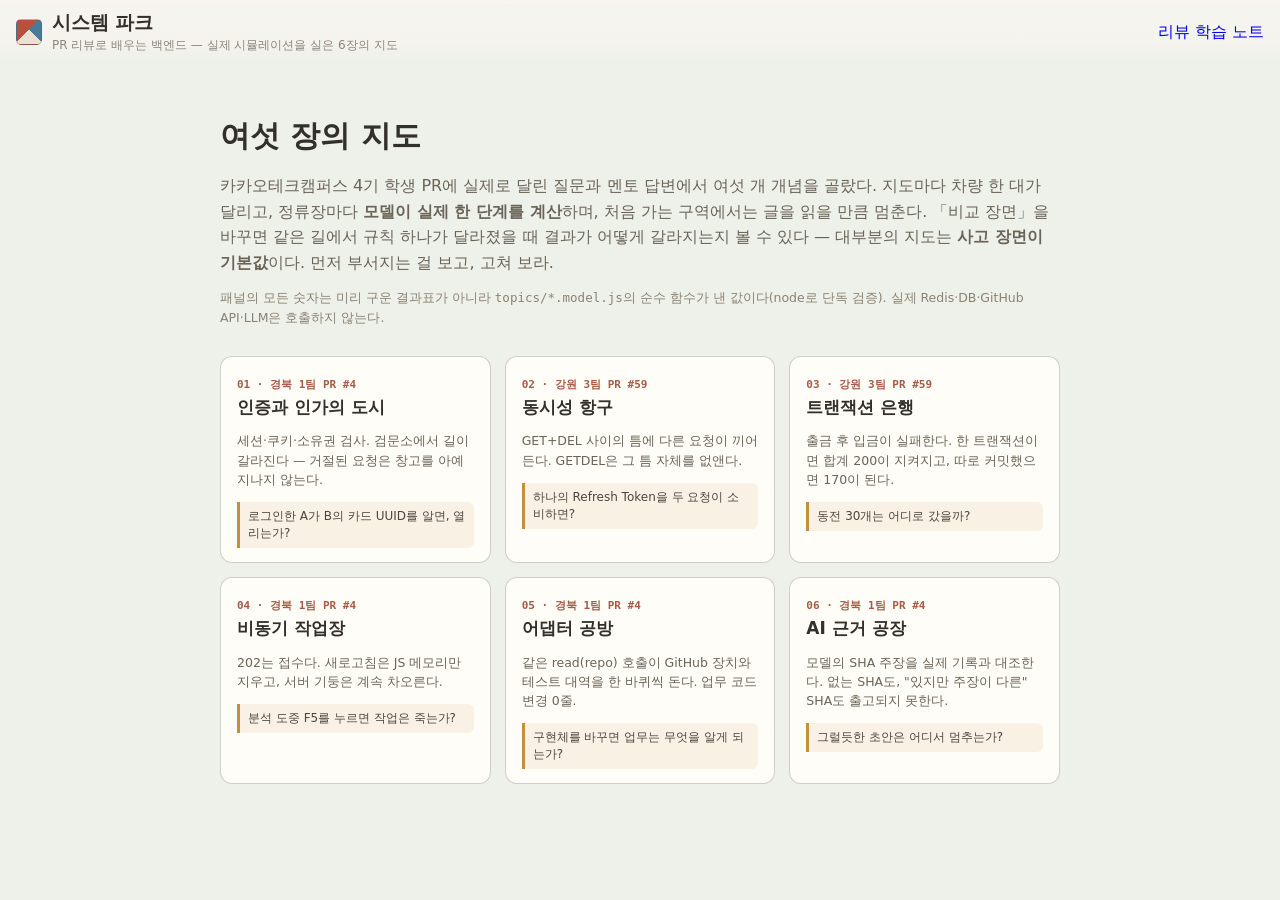
==== index.html @ 6a898138 "시스템 파크 — PR 리뷰로 배우는 백엔드 6장면 (isometric-explainer 재구축) Co-Authored-By: Claude Fable 5 <noreply@anthro" ====
<!doctype html>
<html lang="ko">
<head>
<meta charset="utf-8" />
<meta name="viewport" content="width=device-width, initial-scale=1" />
<title>시스템 파크 — PR 리뷰로 배우는 백엔드 6장면</title>
<meta name="description" content="카카오테크캠퍼스 4기 학생 PR의 실제 질문과 멘토 답변에서 나온 6개 개념을, 차량이 실제 시뮬레이션을 싣고 달리는 등각투영 지도로 배운다." />
<link rel="stylesheet" href="css/styles.css" />
<style>
  body { overflow: auto; background: #eef0ea; }
  .hub {
    max-width: 880px; margin: 0 auto; padding: 96px 20px 60px;
  }
  .hub h1 { font-size: 30px; margin-bottom: 6px; }
  .hub > p { color: #6a6458; margin-bottom: 8px; line-height: 1.6; }
  .hub .note { font-size: 12.5px; color: #8a8272; margin-bottom: 28px; }
  .maps { display: grid; grid-template-columns: repeat(auto-fill, minmax(260px, 1fr)); gap: 14px; }
  .map-card {
    display: block; text-decoration: none; color: inherit;
    background: #fffdf7; border: 1px solid rgba(110,98,80,.3); border-radius: 12px;
    padding: 16px 16px 14px; transition: transform .12s, border-color .12s;
  }
  .map-card:hover { transform: translateY(-2px); border-color: #a85a44; }
  .map-card .no { font: 600 11px ui-monospace, Menlo, monospace; color: #a85a44; }
  .map-card h2 { font-size: 17px; margin: 4px 0 6px; }
  .map-card p { font-size: 12.5px; color: #6a6458; line-height: 1.55; }
  .map-card .q { margin-top: 8px; font-size: 12px; color: #4a4540; background: rgba(194,145,60,.1);
    border-left: 3px solid #c2913c; padding: 6px 8px; border-radius: 0 6px 6px 0; }
</style>
</head>
<body>

<header class="topbar">
  <div class="brand">
    <div class="logo" aria-hidden="true"></div>
    <div class="brand-text">
      <h1>시스템 파크</h1>
      <p>PR 리뷰로 배우는 백엔드 — 실제 시뮬레이션을 실은 6장의 지도</p>
    </div>
  </div>
  <div class="top-actions">
    <a class="ghost btn-home" href="https://bgc8214.github.io/ktc4-review-learning/" target="_blank" rel="noopener noreferrer">리뷰 학습 노트</a>
  </div>
</header>

<main class="hub">
  <h1>여섯 장의 지도</h1>
  <p>카카오테크캠퍼스 4기 학생 PR에 실제로 달린 질문과 멘토 답변에서 여섯 개 개념을 골랐다.
     지도마다 차량 한 대가 달리고, 정류장마다 <b>모델이 실제 한 단계를 계산</b>하며,
     처음 가는 구역에서는 글을 읽을 만큼 멈춘다. 「비교 장면」을 바꾸면 같은 길에서
     규칙 하나가 달라졌을 때 결과가 어떻게 갈라지는지 볼 수 있다 —
     대부분의 지도는 <b>사고 장면이 기본값</b>이다. 먼저 부서지는 걸 보고, 고쳐 보라.</p>
  <p class="note">패널의 모든 숫자는 미리 구운 결과표가 아니라 <code>topics/*.model.js</code>의
     순수 함수가 낸 값이다(node로 단독 검증). 실제 Redis·DB·GitHub API·LLM은 호출하지 않는다.</p>

  <div class="maps">
    <a class="map-card" href="./auth.html">
      <span class="no">01 · 경북 1팀 PR #4</span>
      <h2>인증과 인가의 도시</h2>
      <p>세션·쿠키·소유권 검사. 검문소에서 길이 갈라진다 — 거절된 요청은 창고를 아예 지나지 않는다.</p>
      <div class="q">로그인한 A가 B의 카드 UUID를 알면, 열리는가?</div>
    </a>
    <a class="map-card" href="./atomic.html">
      <span class="no">02 · 강원 3팀 PR #59</span>
      <h2>동시성 항구</h2>
      <p>GET+DEL 사이의 틈에 다른 요청이 끼어든다. GETDEL은 그 틈 자체를 없앤다.</p>
      <div class="q">하나의 Refresh Token을 두 요청이 소비하면?</div>
    </a>
    <a class="map-card" href="./transaction.html">
      <span class="no">03 · 강원 3팀 PR #59</span>
      <h2>트랜잭션 은행</h2>
      <p>출금 후 입금이 실패한다. 한 트랜잭션이면 합계 200이 지켜지고, 따로 커밋했으면 170이 된다.</p>
      <div class="q">동전 30개는 어디로 갔을까?</div>
    </a>
    <a class="map-card" href="./polling.html">
      <span class="no">04 · 경북 1팀 PR #4</span>
      <h2>비동기 작업장</h2>
      <p>202는 접수다. 새로고침은 JS 메모리만 지우고, 서버 기둥은 계속 차오른다.</p>
      <div class="q">분석 도중 F5를 누르면 작업은 죽는가?</div>
    </a>
    <a class="map-card" href="./ports.html">
      <span class="no">05 · 경북 1팀 PR #4</span>
      <h2>어댑터 공방</h2>
      <p>같은 read(repo) 호출이 GitHub 장치와 테스트 대역을 한 바퀴씩 돈다. 업무 코드 변경 0줄.</p>
      <div class="q">구현체를 바꾸면 업무는 무엇을 알게 되는가?</div>
    </a>
    <a class="map-card" href="./evidence.html">
      <span class="no">06 · 경북 1팀 PR #4</span>
      <h2>AI 근거 공장</h2>
      <p>모델의 SHA 주장을 실제 기록과 대조한다. 없는 SHA도, "있지만 주장이 다른" SHA도 출고되지 못한다.</p>
      <div class="q">그럴듯한 초안은 어디서 멈추는가?</div>
    </a>
  </div>
</main>

</body>
</html>
---- css/styles.css ----
/* styles.css: a light, print-like shell around a full-screen canvas.
 *
 * The canvas is fixed and full-viewport; every panel floats over it and
 * reports its own size back to main.js, which keeps the camera aimed at the
 * part of the screen that is still visible. Nothing here is domain-specific
 * except the wording, so copy the file and change the palette.
 */

:root {
  --paper: #f6f4ee;
  --ink: #33302b;
  --ink-soft: #5c574f;
  --ink-faint: #8b857a;
  --line: rgba(90, 82, 70, 0.18);
  --line-strong: rgba(90, 82, 70, 0.34);
  --card: rgba(255, 253, 247, 0.94);
  --accent: #8a5a3c;
  --good: #5f8a52;
  --warn: #c2913c;
  --hot: #b8503f;
  --hud-top: 58px;
  --dock-h: 108px;
  --serif: "Iowan Old Style", Palatino, "Palatino Linotype", Georgia, serif;
  --sans: system-ui, -apple-system, "Segoe UI", Roboto, sans-serif;
  --mono: ui-monospace, Menlo, Consolas, monospace;
}

* { box-sizing: border-box; }

html, body {
  margin: 0;
  height: 100%;
  overflow: hidden;
  background: var(--paper);
  color: var(--ink);
  font-family: var(--sans);
  -webkit-text-size-adjust: 100%;
}

#stage {
  position: fixed;
  inset: 0;
  display: block;
  touch-action: none;
  cursor: grab;
}
#stage.dragging { cursor: grabbing; }

/* ------------------------------------------------------------------ topbar */

.topbar {
  position: fixed;
  top: 0; left: 0; right: 0;
  display: flex;
  align-items: center;
  justify-content: space-between;
  gap: 12px;
  padding: 10px 16px;
  background: linear-gradient(to bottom, rgba(246, 244, 238, 0.96), rgba(246, 244, 238, 0.72) 70%, rgba(246, 244, 238, 0));
  z-index: 6;
  pointer-events: none;
}
.topbar > * { pointer-events: auto; }

.brand { display: flex; align-items: center; gap: 10px; min-width: 0; }

.logo {
  width: 26px; height: 26px;
  flex: 0 0 auto;
  border-radius: 5px;
  background:
    linear-gradient(135deg, #b8503f 0 45%, transparent 45%),
    linear-gradient(225deg, #4a7a9b 0 45%, transparent 45%),
    #e8e2d4;
  border: 1px solid var(--line-strong);
}

.brand-text { min-width: 0; }
.brand-text h1 {
  margin: 0;
  font-family: var(--serif);
  font-size: 19px;
  font-weight: 600;
  letter-spacing: 0.2px;
}
.brand-text p {
  margin: 1px 0 0;
  font-size: 12px;
  color: var(--ink-faint);
}

.top-actions { display: flex; gap: 8px; flex: 0 0 auto; }

button {
  font-family: inherit;
  font-size: 13px;
  color: var(--ink);
  cursor: pointer;
}

button.ghost {
  padding: 6px 11px;
  border: 1px solid var(--line-strong);
  border-radius: 7px;
  background: var(--card);
}
button.ghost:hover { border-color: var(--accent); color: var(--accent); }

/* --------------------------------------------------------------------- hud */

.hud {
  position: fixed;
  top: calc(var(--hud-top) + 4px);
  left: 16px;
  display: flex;
  flex-wrap: wrap;
  align-items: center;
  gap: 6px 14px;
  max-width: min(560px, calc(100vw - 32px));
  padding: 7px 12px;
  border: 1px solid var(--line);
  border-radius: 9px;
  background: var(--card);
  z-index: 5;
}
.hud-item { display: flex; align-items: baseline; gap: 6px; }
.hud-k {
  font-size: 10px;
  letter-spacing: 0.08em;
  text-transform: uppercase;
  color: var(--ink-faint);
}
.hud-v { font-family: var(--mono); font-size: 13px; }
.hud-note {
  flex: 1 0 100%;
  font-size: 11.5px;
  color: var(--ink-soft);
  min-height: 0;
}
.hud-note:empty { display: none; }

/* ------------------------------------------------------------------ zoomer */

.zoomer {
  position: fixed;
  left: 16px;
  top: 50%;
  transform: translateY(-50%);
  display: flex;
  flex-direction: column;
  gap: 6px;
  z-index: 5;
}
.zoomer button {
  width: 32px; height: 32px;
  display: grid;
  place-items: center;
  font-size: 15px;
  border: 1px solid var(--line-strong);
  border-radius: 8px;
  background: var(--card);
}
.zoomer button:hover { border-color: var(--accent); color: var(--accent); }

/* --------------------------------------------------------------- inspector */

.inspector {
  position: fixed;
  top: 0; right: 0;
  width: 360px;
  height: 100%;
  padding: 62px 18px calc(var(--dock-h) + 18px);
  overflow-y: auto;
  background: linear-gradient(to left, rgba(246, 244, 238, 0.97) 70%, rgba(246, 244, 238, 0.86));
  border-left: 1px solid var(--line);
  z-index: 4;
  scrollbar-width: thin;
}
.inspector.hidden { display: none; }

.sheet-handle { display: none; }

.stage-card {
  padding: 12px 14px;
  border: 1px solid var(--line);
  border-radius: 10px;
  background: var(--card);
}
.eyebrow { display: flex; align-items: center; gap: 8px; margin-bottom: 6px; }
.chip {
  padding: 2px 8px;
  border: 1px solid var(--line-strong);
  border-radius: 999px;
  font-family: var(--mono);
  font-size: 11px;
}
.tag { font-size: 11.5px; color: var(--ink-faint); }

.stage-card h2 {
  margin: 2px 0 6px;
  font-family: var(--serif);
  font-size: 20px;
  font-weight: 600;
}
.lede { margin: 0 0 8px; font-size: 14px; line-height: 1.45; }
.muted { margin: 0; font-size: 13px; line-height: 1.55; color: var(--ink-soft); }

.dwell {
  position: relative;
  margin-top: 10px;
  padding-top: 8px;
  border-top: 1px solid var(--line);
  font-size: 11px;
  color: var(--ink-faint);
}
.dwell i {
  display: block;
  height: 3px;
  margin-bottom: 5px;
  border-radius: 2px;
  background: linear-gradient(90deg, var(--accent), #c08a5c);
  transition: width 0.12s linear;
}
kbd {
  padding: 0 4px;
  border: 1px solid var(--line-strong);
  border-radius: 4px;
  font-family: var(--mono);
  font-size: 10.5px;
}

.sec { margin-top: 16px; }
.sec h3 {
  display: flex;
  align-items: baseline;
  justify-content: space-between;
  gap: 8px;
  margin: 0 0 8px;
  font-family: var(--serif);
  font-size: 13.5px;
  font-weight: 600;
  letter-spacing: 0.02em;
  text-transform: uppercase;
  color: var(--ink-soft);
}
.hint { font-family: var(--mono); font-size: 10.5px; text-transform: none; color: var(--ink-faint); }
.fine { margin: 8px 0 0; font-size: 11px; line-height: 1.5; color: var(--ink-faint); }

/* ---- bar lists (the waterfall) ---- */

.bars { display: flex; flex-direction: column; gap: 4px; }
.bar {
  display: grid;
  grid-template-columns: 92px 1fr 62px;
  align-items: center;
  gap: 8px;
  font-size: 11.5px;
  opacity: 0.55;
}
.bar.paid { opacity: 1; }
.bar.live {
  padding: 2px 4px;
  margin: -2px -4px;
  border-radius: 6px;
  background: rgba(184, 80, 63, 0.09);
  outline: 1px solid rgba(184, 80, 63, 0.28);
}
.bar.cut { opacity: 0.34; }
.bar .lbl {
  overflow: hidden;
  text-overflow: ellipsis;
  white-space: nowrap;
  color: var(--ink-soft);
}
.bar .track {
  height: 9px;
  border-radius: 5px;
  background: rgba(90, 82, 70, 0.1);
  overflow: hidden;
}
.bar .fill {
  display: block;
  height: 100%;
  border-radius: 5px;
  background: linear-gradient(90deg, #a8b8c4, #6f8794);
  transition: width 0.18s ease-out;
}
.bar.paid .fill { background: linear-gradient(90deg, #c9906a, #a8603c); }
.bar.live .fill { background: linear-gradient(90deg, #d8724f, #b8503f); }
.bar .val { font-family: var(--mono); font-size: 11px; text-align: right; color: var(--ink); }

/* ---- stat grid ---- */

.stats {
  display: grid;
  grid-template-columns: 1fr 1fr;
  gap: 6px;
}
.stat {
  padding: 7px 9px;
  border: 1px solid var(--line);
  border-radius: 8px;
  background: var(--card);
}
.stat .k {
  display: block;
  font-size: 10px;
  letter-spacing: 0.06em;
  text-transform: uppercase;
  color: var(--ink-faint);
}
.stat b { font-family: var(--mono); font-size: 15px; font-weight: 500; }

/* ---- chips ---- */

.chips { display: flex; flex-wrap: wrap; gap: 5px; }
.chips button {
  padding: 4px 9px;
  border: 1px solid var(--line-strong);
  border-radius: 999px;
  background: var(--card);
  font-size: 11.5px;
  color: var(--ink-soft);
}
.chips button:hover { border-color: var(--accent); color: var(--accent); }
.chips button.on {
  border-color: var(--accent);
  background: rgba(138, 90, 60, 0.12);
  color: var(--accent);
}

/* -------------------------------------------------------------------- dock */

.dock {
  position: fixed;
  left: 0; right: 0; bottom: 0;
  padding: 10px 16px calc(10px + env(safe-area-inset-bottom));
  background: linear-gradient(to top, rgba(246, 244, 238, 0.97), rgba(246, 244, 238, 0.8) 70%, rgba(246, 244, 238, 0));
  z-index: 6;
}
.dock-row {
  display: flex;
  align-items: center;
  flex-wrap: wrap;
  gap: 10px;
}
.group { display: flex; align-items: center; gap: 6px; }

button.icon {
  width: 34px; height: 34px;
  display: grid;
  place-items: center;
  font-size: 14px;
  border: 1px solid var(--line-strong);
  border-radius: 8px;
  background: var(--card);
}
button.icon:hover { border-color: var(--accent); color: var(--accent); }

button.primary {
  padding: 8px 18px;
  border: 1px solid #8a5a3c;
  border-radius: 8px;
  background: linear-gradient(to bottom, #a46b46, #8a5a3c);
  color: #fdf8f2;
  font-size: 13px;
  font-weight: 600;
}
button.primary:hover { filter: brightness(1.07); }

.dock-tune {
  display: flex;
  align-items: center;
  flex-wrap: wrap;
  gap: 10px 14px;
  flex: 1 1 auto;
}

.field { display: flex; flex-direction: column; gap: 2px; min-width: 0; }
.field > span {
  display: flex;
  align-items: baseline;
  gap: 5px;
  font-size: 10px;
  letter-spacing: 0.06em;
  text-transform: uppercase;
  color: var(--ink-faint);
  white-space: nowrap;
}
.field > span b { font-family: var(--mono); font-size: 11px; text-transform: none; color: var(--ink); }
.field.slider { width: 132px; }

input[type="range"] {
  width: 100%;
  height: 16px;
  margin: 0;
  appearance: none;
  background: transparent;
}
input[type="range"]::-webkit-slider-runnable-track {
  height: 3px;
  border-radius: 2px;
  background: rgba(90, 82, 70, 0.28);
}
input[type="range"]::-webkit-slider-thumb {
  appearance: none;
  width: 13px; height: 13px;
  margin-top: -5px;
  border: 1px solid #8a5a3c;
  border-radius: 50%;
  background: #fdf8f2;
}
input[type="range"]::-moz-range-track {
  height: 3px;
  border-radius: 2px;
  background: rgba(90, 82, 70, 0.28);
}
input[type="range"]::-moz-range-thumb {
  width: 13px; height: 13px;
  border: 1px solid #8a5a3c;
  border-radius: 50%;
  background: #fdf8f2;
}

.toggles { flex-wrap: wrap; gap: 4px 10px; }
.toggle {
  display: flex;
  align-items: center;
  gap: 5px;
  font-size: 11.5px;
  color: var(--ink-soft);
  cursor: pointer;
  white-space: nowrap;
}
.toggle input { accent-color: #8a5a3c; }

/* ------------------------------------------------------------------ modal */

.modal {
  position: fixed;
  inset: 0;
  display: grid;
  place-items: center;
  padding: 20px;
  background: rgba(48, 44, 38, 0.42);
  z-index: 20;
}
.modal[hidden] { display: none; }
.modal-card {
  position: relative;
  max-width: 640px;
  max-height: 84vh;
  overflow-y: auto;
  padding: 22px 26px;
  border: 1px solid var(--line-strong);
  border-radius: 12px;
  background: #fffdf7;
  box-shadow: 0 18px 50px rgba(60, 52, 42, 0.24);
}
.modal-card h2 {
  margin: 18px 0 6px;
  font-family: var(--serif);
  font-size: 17px;
}
.modal-card h2:first-of-type { margin-top: 0; }
.modal-card p, .modal-card li { font-size: 13.5px; line-height: 1.6; color: var(--ink-soft); }
.modal-card p { margin: 0 0 8px; }
.modal-card code {
  padding: 1px 4px;
  border-radius: 4px;
  background: rgba(90, 82, 70, 0.09);
  font-family: var(--mono);
  font-size: 12px;
}
.modal-card strong { color: var(--ink); }
.modal-close {
  position: absolute;
  top: 10px; right: 12px;
  width: 28px; height: 28px;
  border: 1px solid var(--line);
  border-radius: 7px;
  background: var(--card);
  font-size: 16px;
  line-height: 1;
}

/* ---------------------------------------------------------------- tooltip */

.tooltip {
  position: fixed;
  max-width: 250px;
  padding: 7px 10px;
  border: 1px solid var(--line-strong);
  border-radius: 8px;
  background: #fffdf7;
  box-shadow: 0 6px 18px rgba(60, 52, 42, 0.16);
  font-size: 11.5px;
  line-height: 1.45;
  color: var(--ink-soft);
  pointer-events: none;
  z-index: 10;
}
.tooltip b { display: block; margin-bottom: 2px; font-family: var(--serif); font-size: 13px; color: var(--ink); }

/* -------------------------------------------------------------- responsive
   On a phone the inspector becomes a bottom sheet that sits above the dock and
   opens to full height when tapped. main.js measures its height and keeps the
   camera above it. */

@media (max-width: 900px) {
  .brand-text p { display: none; }
  .zoomer { top: auto; bottom: calc(var(--dock-h) + 130px); transform: none; }

  .inspector {
    top: auto;
    bottom: var(--dock-h);
    left: 0; right: 0;
    width: auto;
    height: auto;
    max-height: 38vh;
    padding: 0 14px 12px;
    border-left: 0;
    border-top: 1px solid var(--line-strong);
    border-radius: 12px 12px 0 0;
    background: rgba(246, 244, 238, 0.97);
    transition: max-height 0.18s ease-out;
  }
  .inspector.open { max-height: 76vh; }
  .inspector .sec { display: none; }
  .inspector.open .sec { display: block; }

  .sheet-handle {
    position: sticky;
    top: 0;
    display: flex;
    align-items: center;
    justify-content: center;
    gap: 8px;
    width: 100%;
    padding: 7px 0 6px;
    border: 0;
    background: transparent;
  }
  .sheet-handle .grip {
    width: 34px; height: 3px;
    border-radius: 2px;
    background: var(--line-strong);
  }
  .sheet-label {
    font-size: 10px;
    letter-spacing: 0.08em;
    text-transform: uppercase;
    color: var(--ink-faint);
  }

  .dock-tune {
    display: none;
    width: 100%;
  }
  .dock.tune-open .dock-tune { display: flex; }
  .field.slider { width: calc(50% - 10px); }
}

/* ---- Gitory 카드 공장 추가분: STAR 슬롯 칩과 경고 스탯 ---- */
.slots {
  display: grid;
  grid-template-columns: repeat(4, 1fr);
  gap: 6px;
  margin-bottom: 8px;
}
.slot {
  border: 1px solid rgba(110, 98, 80, 0.35);
  border-radius: 7px;
  padding: 6px 4px;
  text-align: center;
  background: #fffdf7;
}
.slot b { display: block; font-size: 14px; }
.slot span { display: block; font-size: 10.5px; color: #6a6458; margin-top: 2px; }
.slot-commit { border-color: #5f8a52; background: rgba(95, 138, 82, 0.12); }
.slot-commit b { color: #4c7341; }
.slot-user { border-color: #4a7a9b; background: rgba(74, 122, 155, 0.12); }
.slot-user b { color: #3c6685; }
.slot-claimed { border-color: #c2913c; background: rgba(194, 145, 60, 0.12); }
.slot-claimed b { color: #9c742f; }
.slot-empty { border-color: #b3aca0; background: rgba(179, 172, 160, 0.14); }
.slot-empty b { color: #8b857a; }
.stat.warn b { color: #b05470; }

/* ---- 시스템 파크 추가분 ---- */
.scenario-select {
  width: 100%;
  padding: 8px 10px;
  border: 1px solid rgba(110, 98, 80, 0.4);
  border-radius: 8px;
  background: #fffdf7;
  font: inherit;
  font-size: 13px;
  color: #3a352e;
}
.sources a {
  display: inline-block;
  padding: 5px 10px;
  margin: 0 4px 4px 0;
  border: 1px solid rgba(110, 98, 80, 0.35);
  border-radius: 999px;
  background: #fffdf7;
  font-size: 11.5px;
  color: #4a4540;
  text-decoration: none;
}
.sources a:hover { border-color: #a85a44; color: #a85a44; }
.btn-home { text-decoration: none; display: inline-flex; align-items: center; }
.stat.warn b { color: #b05470; }
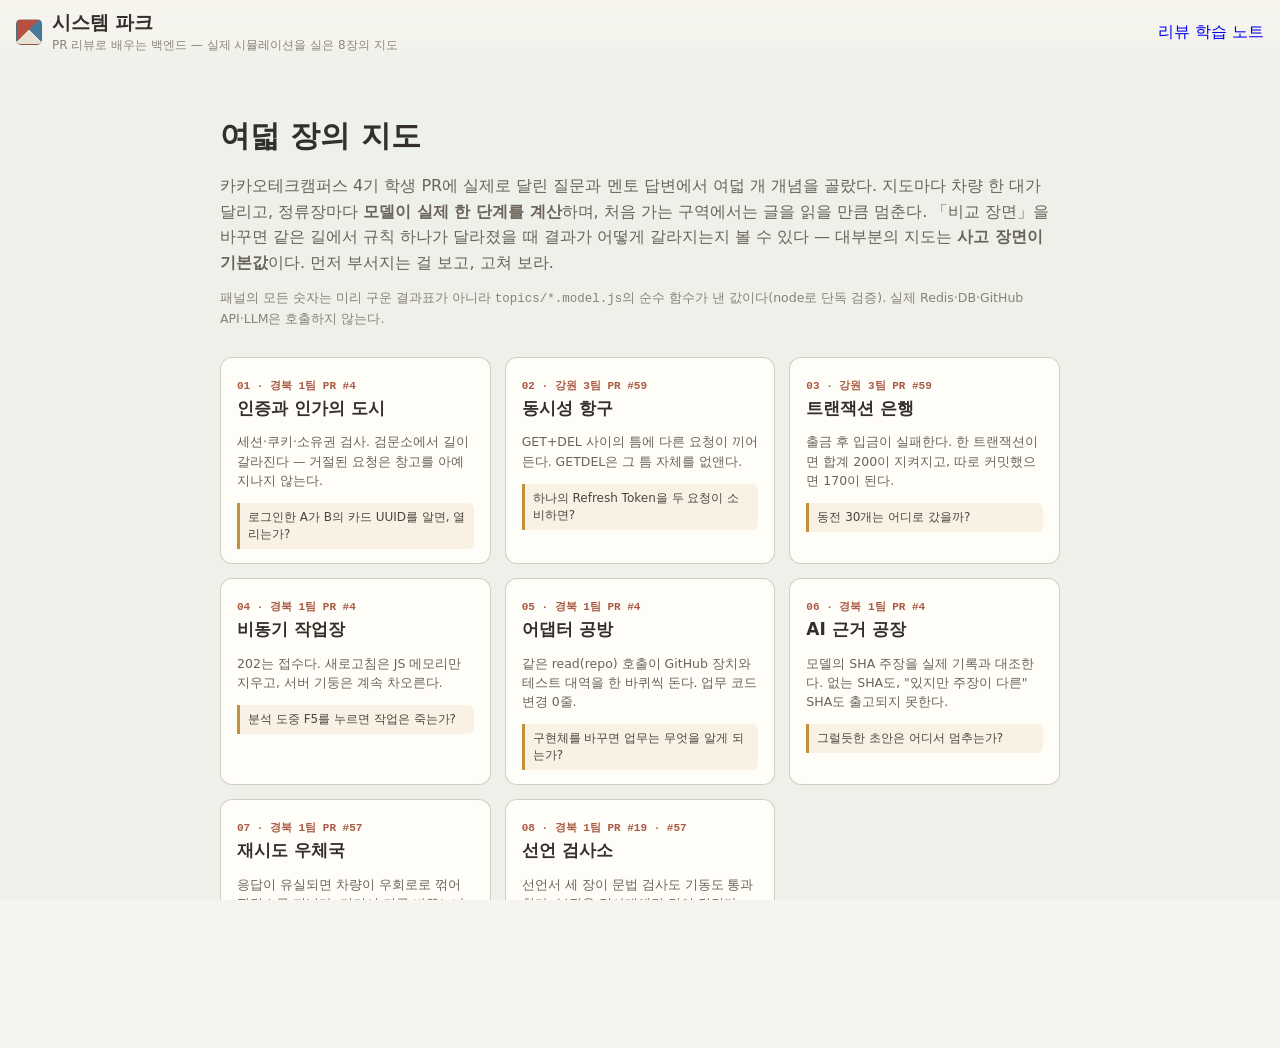
==== commit 36d3002b: "feat: 지도 2장 추가 — 재시도 우체국(멱등키 판단), 선언 검사소(설정 드리프트) 3주차 리뷰와 다른 팀(강원3·부산1) 리뷰에서 수집한 개념을 지도로 만들었다. - 07 " ====
--- a/index.html
+++ b/index.html
@@ -3,8 +3,8 @@
 <head>
 <meta charset="utf-8" />
 <meta name="viewport" content="width=device-width, initial-scale=1" />
-<title>시스템 파크 — PR 리뷰로 배우는 백엔드 6장면</title>
-<meta name="description" content="카카오테크캠퍼스 4기 학생 PR의 실제 질문과 멘토 답변에서 나온 6개 개념을, 차량이 실제 시뮬레이션을 싣고 달리는 등각투영 지도로 배운다." />
+<title>시스템 파크 — PR 리뷰로 배우는 백엔드 8장면</title>
+<meta name="description" content="카카오테크캠퍼스 4기 학생 PR의 실제 질문과 멘토 답변에서 나온 8개 개념을, 차량이 실제 시뮬레이션을 싣고 달리는 등각투영 지도로 배운다." />
 <link rel="stylesheet" href="css/styles.css" />
 <style>
   body { overflow: auto; background: #eef0ea; }
@@ -35,7 +35,7 @@
     <div class="logo" aria-hidden="true"></div>
     <div class="brand-text">
       <h1>시스템 파크</h1>
-      <p>PR 리뷰로 배우는 백엔드 — 실제 시뮬레이션을 실은 6장의 지도</p>
+      <p>PR 리뷰로 배우는 백엔드 — 실제 시뮬레이션을 실은 8장의 지도</p>
     </div>
   </div>
   <div class="top-actions">
@@ -44,8 +44,8 @@
 </header>
 
 <main class="hub">
-  <h1>여섯 장의 지도</h1>
-  <p>카카오테크캠퍼스 4기 학생 PR에 실제로 달린 질문과 멘토 답변에서 여섯 개 개념을 골랐다.
+  <h1>여덟 장의 지도</h1>
+  <p>카카오테크캠퍼스 4기 학생 PR에 실제로 달린 질문과 멘토 답변에서 여덟 개 개념을 골랐다.
      지도마다 차량 한 대가 달리고, 정류장마다 <b>모델이 실제 한 단계를 계산</b>하며,
      처음 가는 구역에서는 글을 읽을 만큼 멈춘다. 「비교 장면」을 바꾸면 같은 길에서
      규칙 하나가 달라졌을 때 결과가 어떻게 갈라지는지 볼 수 있다 —
@@ -90,6 +90,18 @@
       <p>모델의 SHA 주장을 실제 기록과 대조한다. 없는 SHA도, "있지만 주장이 다른" SHA도 출고되지 못한다.</p>
       <div class="q">그럴듯한 초안은 어디서 멈추는가?</div>
     </a>
+    <a class="map-card" href="./retry.html">
+      <span class="no">07 · 경북 1팀 PR #57</span>
+      <h2>재시도 우체국</h2>
+      <p>응답이 유실되면 차량이 우회로로 꺾어 판단소를 지난다. 거기서 키를 바꾸느냐가 Job 개수를 정한다.</p>
+      <div class="q">멱등 키가 있는데 왜 중복이 생기는가?</div>
+    </a>
+    <a class="map-card" href="./declared.html">
+      <span class="no">08 · 경북 1팀 PR #19 · #57</span>
+      <h2>선언 검사소</h2>
+      <p>선언서 세 장이 문법 검사도 기동도 통과한다. 부작용 검사대에만 길이 갈린다.</p>
+      <div class="q">적어둔 것이 실제로 돌고 있는가?</div>
+    </a>
   </div>
 </main>
 
